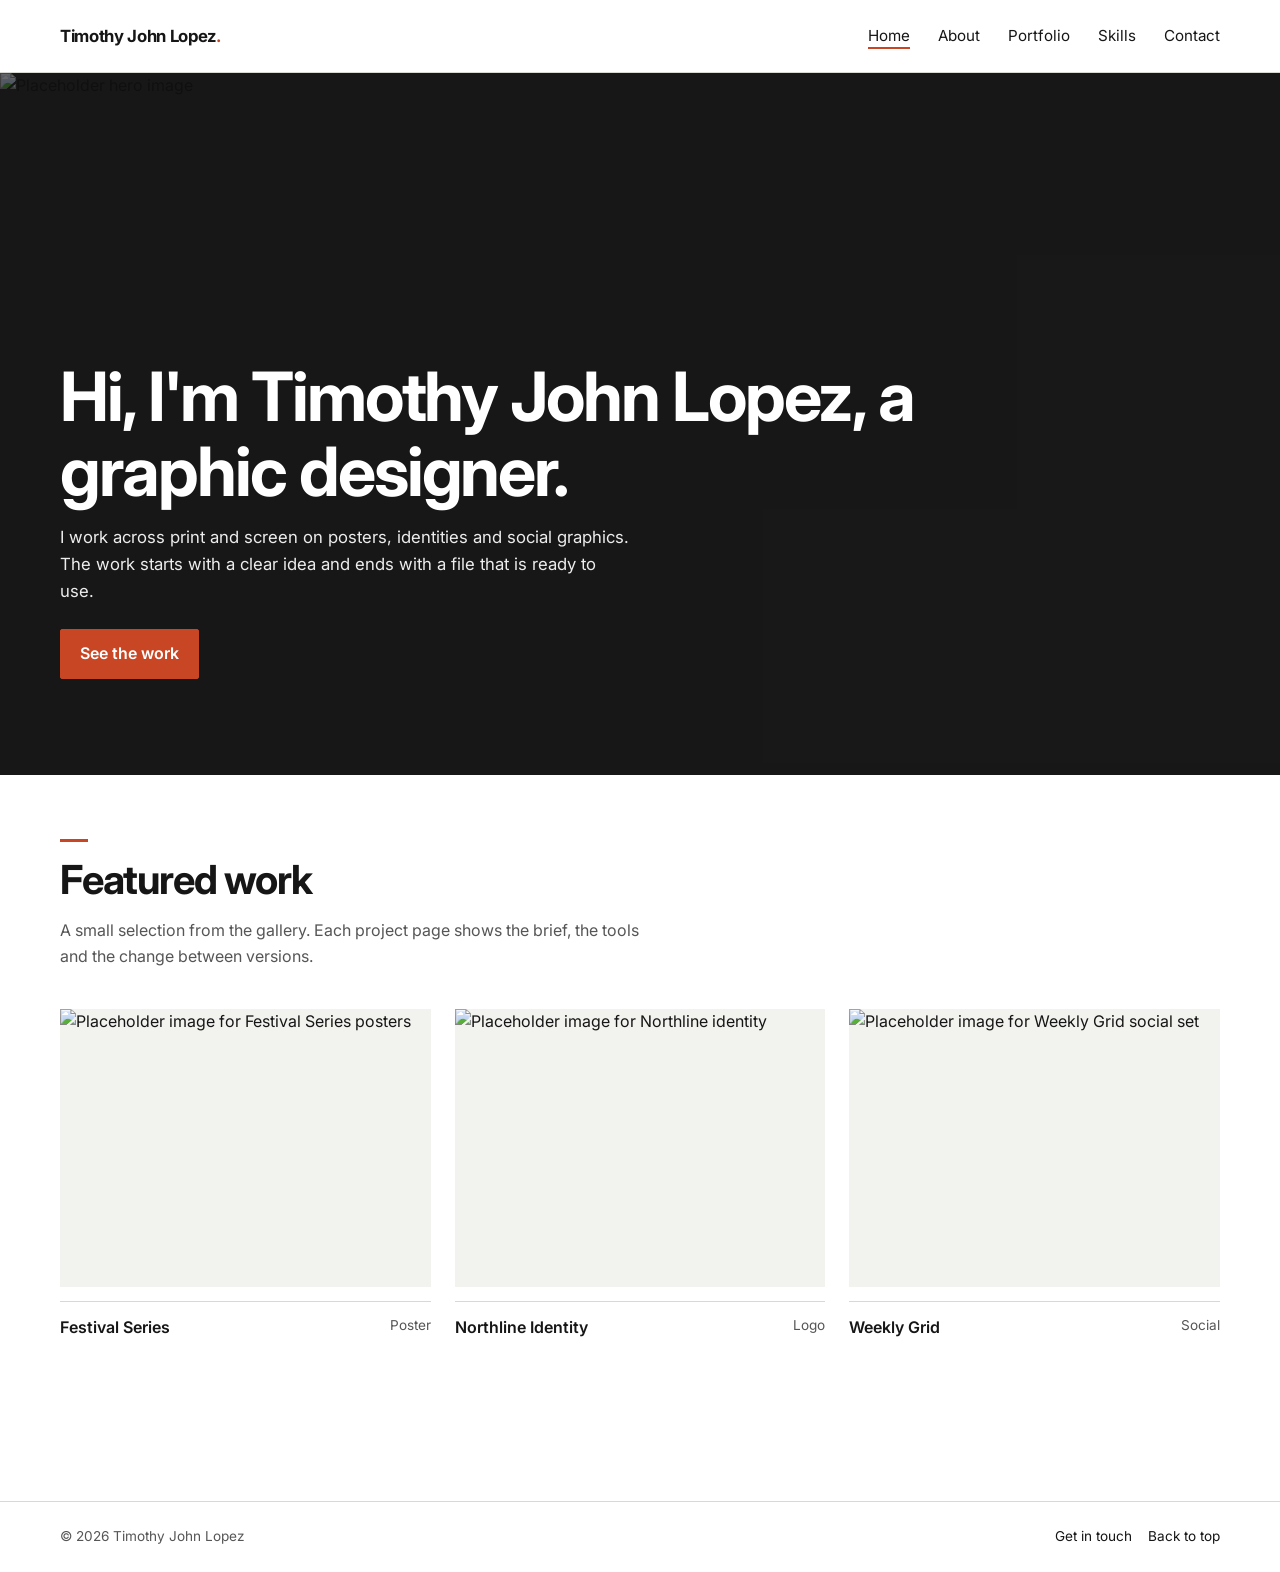
==== index.html @ f4013ae1 "Publish sample portfolio site" ====
<!doctype html>
<html lang="en">
<head>
  <meta charset="utf-8">
  <meta name="viewport" content="width=device-width, initial-scale=1">
  <title>Home | Timothy John Lopez, Graphic Designer</title>
  <meta name="description" content="Selected graphic design work: posters, identities and social graphics.">
  <link rel="preconnect" href="https://fonts.googleapis.com">
  <link rel="preconnect" href="https://fonts.gstatic.com" crossorigin>
  <link href="https://fonts.googleapis.com/css2?family=Inter:wght@400;500;600;700&display=swap" rel="stylesheet">
  <link rel="stylesheet" href="style.css">
  <script src="script.js" defer></script>
</head>
<body id="top">
  <header class="site-header">
    <div class="container nav-inner">
      <a class="logo" href="index.html">Timothy John Lopez<span class="logo-dot">.</span></a>
      <button class="nav-toggle" type="button" aria-expanded="false" aria-controls="primary-nav" aria-label="Open menu">
        <span></span><span></span>
      </button>
      <nav class="primary-nav" id="primary-nav" aria-label="Primary navigation">
        <ul>
          <li><a href="index.html" aria-current="page">Home</a></li>
          <li><a href="about.html">About</a></li>
          <li><a href="portfolio.html">Portfolio</a></li>
          <li><a href="skills.html">Skills</a></li>
          <li><a href="contact.html">Contact</a></li>
        </ul>
      </nav>
    </div>
  </header>

  <!-- Hero: image, readability scrim and tagline. -->
  <section class="hero" aria-labelledby="hero-title">
    <img class="hero__img" src="https://via.placeholder.com/1600x900/2b2b2b/e8e8e8?text=Hero+Image" alt="Placeholder hero image" data-placeholder>
    <span class="hero__scrim" aria-hidden="true"></span>
    <div class="container hero__content">
      <h1 id="hero-title">Hi, I'm Timothy John Lopez, a graphic designer.</h1>
      <p>I work across print and screen on posters, identities and social graphics. The work starts with a clear idea and ends with a file that is ready to use.</p>
      <a class="btn" href="portfolio.html">See the work</a>
    </div>
  </section>

  <!-- Featured work: three samples, each opening the same project template. -->
  <section class="section" aria-labelledby="featured-title">
    <div class="container">
      <div class="section-head">
        <span class="section-marker" aria-hidden="true"></span>
        <h2 id="featured-title">Featured work</h2>
        <p class="lede">A small selection from the gallery. Each project page shows the brief, the tools and the change between versions.</p>
      </div>
      <div class="work-grid">
        <a class="work-card" href="project.html">
          <div class="media">
            <img src="https://via.placeholder.com/800x600/e9e9e6/4a4a4a?text=Festival+Series" alt="Placeholder image for Festival Series posters" data-placeholder>
          </div>
          <div class="work-card__meta">
            <span class="work-card__title">Festival Series</span>
            <span class="work-card__cat">Poster</span>
          </div>
        </a>
        <a class="work-card" href="project.html">
          <div class="media">
            <img src="https://via.placeholder.com/800x600/e9e9e6/4a4a4a?text=Northline+Identity" alt="Placeholder image for Northline identity" data-placeholder>
          </div>
          <div class="work-card__meta">
            <span class="work-card__title">Northline Identity</span>
            <span class="work-card__cat">Logo</span>
          </div>
        </a>
        <a class="work-card" href="project.html">
          <div class="media">
            <img src="https://via.placeholder.com/800x600/e9e9e6/4a4a4a?text=Weekly+Grid" alt="Placeholder image for Weekly Grid social set" data-placeholder>
          </div>
          <div class="work-card__meta">
            <span class="work-card__title">Weekly Grid</span>
            <span class="work-card__cat">Social</span>
          </div>
        </a>
      </div>
    </div>
  </section>

  <footer class="site-footer">
    <div class="container footer-inner">
      <span>&copy; <span id="year">2026</span> Timothy John Lopez</span>
      <div class="footer-links">
        <a href="contact.html">Get in touch</a>
        <a href="#top">Back to top</a>
      </div>
    </div>
  </footer>
</body>
</html>
---- style.css ----
/*
  Design notes, written down per R-31.

  Direction: minimalist editorial portfolio, from the project brief.
  Palette: white and warm greys plus one brick accent (#c84624), sole accent by brief (R-01, R-29).
  Type: Inter with Helvetica fallback, chosen for neutral, legible screen forms (R-06).
  Accent use: section marker, current nav state, primary buttons, focus ring. Nowhere else (R-29).
  Radius: 2px on controls, 50% for the portrait and social icons, pill only on the project pager (R-11).
  Motif: short accent rule above section headings, an editorial print marker (R-20).
  Dials: ENERGY 2, RHYTHM 2, MOTION 1. Hover and focus only, no decorative loops (R-19).
  Theme: light only, specified by the brief so artwork sits on white (R-21).
  Contrast: ink #161616, muted #565656 (7.4:1 on white), accent #c84624 (4.8:1 on white) (R-25).
  Hero scrim: solid translucent black, a readability layer rather than a decorative gradient (R-01).
  Work grids are uniform on purpose: repeated work samples keep attention on the artwork (R-14).
*/

:root {
  --paper: #ffffff;
  --paper-2: #f2f2ef;
  --ink: #161616;
  --muted: #565656;
  --line: #d9d9d4;
  --accent: #c84624;
  --accent-deep: #a9381c;
  --max: 1160px;
  --s1: 0.5rem;
  --s2: 1rem;
  --s3: 1.5rem;
  --s4: 2.5rem;
  --s5: 4rem;
  --s6: 6rem;
  --radius: 2px;
}

*,
*::before,
*::after {
  box-sizing: border-box;
}

html {
  scroll-behavior: smooth;
}

body {
  margin: 0;
  background: var(--paper);
  color: var(--ink);
  font-family: "Inter", "Helvetica Neue", Helvetica, Arial, sans-serif;
  font-size: 16px;
  line-height: 1.6;
  -webkit-font-smoothing: antialiased;
}

img {
  display: block;
  max-width: 100%;
  height: auto;
}

a {
  color: inherit;
}

button,
input,
textarea {
  font: inherit;
}

[hidden] {
  display: none !important;
}

:focus-visible {
  outline: 2px solid var(--accent);
  outline-offset: 3px;
}

.container {
  width: min(100% - 2.5rem, var(--max));
  margin-inline: auto;
}

/* Header and navigation. Solid surface, no blur, so hierarchy stays flat and readable. */
.site-header {
  position: sticky;
  top: 0;
  z-index: 50;
  background: var(--paper);
  border-bottom: 1px solid var(--line);
}

.nav-inner {
  display: flex;
  align-items: center;
  justify-content: space-between;
  gap: var(--s2);
  min-height: 72px;
}

.logo {
  font-size: 1.05rem;
  font-weight: 700;
  letter-spacing: -0.02em;
  text-decoration: none;
}

.logo-dot {
  color: var(--accent);
}

.primary-nav ul {
  display: flex;
  align-items: center;
  gap: 1.75rem;
  margin: 0;
  padding: 0;
  list-style: none;
}

.primary-nav a {
  display: inline-block;
  padding-block: 0.4rem;
  font-size: 0.95rem;
  text-decoration: none;
  text-underline-offset: 6px;
}

.primary-nav a:hover,
.primary-nav a[aria-current="page"] {
  text-decoration: underline;
  text-decoration-color: var(--accent);
  text-decoration-thickness: 2px;
}

.nav-toggle {
  display: none;
  flex-direction: column;
  align-items: center;
  justify-content: center;
  gap: 5px;
  width: 44px;
  height: 44px;
  background: transparent;
  border: 1px solid var(--line);
  border-radius: var(--radius);
  cursor: pointer;
}

.nav-toggle span {
  display: block;
  width: 22px;
  height: 2px;
  background: var(--ink);
  transition: transform 0.15s ease;
}

.nav-toggle[aria-expanded="true"] span:first-child {
  transform: translateY(3.5px) rotate(45deg);
}

.nav-toggle[aria-expanded="true"] span:last-child {
  transform: translateY(-3.5px) rotate(-45deg);
}

/* Shared section furniture. */
.section {
  padding-block: var(--s5);
}

.section--tight {
  padding-block: var(--s4);
}

.section-marker {
  display: block;
  width: 28px;
  height: 3px;
  margin-bottom: var(--s2);
  background: var(--accent);
}

.section-head {
  margin-bottom: var(--s4);
}

h1,
h2,
h3,
p {
  margin-top: 0;
}

h1,
h2 {
  margin-bottom: 0;
  font-weight: 700;
  letter-spacing: -0.03em;
  line-height: 1.1;
}

.section-head h2 {
  font-size: clamp(1.75rem, 4vw, 2.5rem);
}

.page-head {
  padding-block: var(--s5) var(--s4);
}

.page-head h1 {
  font-size: clamp(2.25rem, 7vw, 4rem);
}

.lede {
  max-width: 60ch;
  margin-top: var(--s2);
  color: var(--muted);
}

.note {
  margin-top: 0.6rem;
  color: var(--muted);
  font-size: 0.8rem;
}

/* Buttons. */
.btn {
  display: inline-flex;
  align-items: center;
  justify-content: center;
  min-height: 44px;
  padding: 0.7rem 1.2rem;
  border: 1px solid var(--accent);
  border-radius: var(--radius);
  background: var(--accent);
  color: #ffffff;
  font-weight: 600;
  text-decoration: none;
  cursor: pointer;
}

.btn:hover {
  border-color: var(--accent-deep);
  background: var(--accent-deep);
}

.btn--ghost {
  border-color: var(--line);
  background: transparent;
  color: var(--ink);
}

.btn--ghost:hover {
  border-color: var(--ink);
  background: var(--paper-2);
  color: var(--ink);
}

/* Media wrappers carry the loading state before a placeholder image resolves. */
.media {
  overflow: hidden;
  background: var(--paper-2);
}

.media img {
  width: 100%;
  height: 100%;
  object-fit: cover;
}

/* Home hero. The scrim is functional: it guarantees text contrast over any image. */
.hero {
  position: relative;
  display: grid;
  align-items: end;
  min-height: min(78vh, 720px);
  overflow: hidden;
  background: #2b2b2b;
}

.hero__img,
.hero__scrim {
  position: absolute;
  inset: 0;
}

.hero__img {
  width: 100%;
  height: 100%;
  object-fit: cover;
}

.hero__scrim {
  background: rgba(12, 12, 12, 0.62);
}

.hero__content {
  position: relative;
  padding-block: var(--s6);
  color: #ffffff;
}

.hero h1 {
  max-width: 20ch;
  margin-bottom: var(--s2);
  font-size: clamp(2.25rem, 6vw, 4.25rem);
}

.hero p {
  max-width: 52ch;
  margin-bottom: var(--s3);
  color: #ededed;
  font-size: 1.05rem;
}

/* Featured work and gallery grids. */
.work-grid,
.gallery {
  display: grid;
  grid-template-columns: repeat(3, minmax(0, 1fr));
  gap: var(--s3);
}

.work-card {
  display: block;
  text-decoration: none;
}

.work-card .media {
  aspect-ratio: 4 / 3;
}

.work-card:hover .media img {
  opacity: 0.88;
}

.work-card__meta {
  display: flex;
  justify-content: space-between;
  gap: var(--s2);
  margin-top: 0.85rem;
  padding-top: 0.85rem;
  border-top: 1px solid var(--line);
}

.work-card__title {
  font-weight: 600;
}

.work-card__cat {
  color: var(--muted);
  font-size: 0.85rem;
}

.filters {
  display: flex;
  flex-wrap: wrap;
  gap: 0.5rem;
  margin-bottom: var(--s4);
}

.filter-btn {
  min-height: 44px;
  padding-inline: var(--s2);
  border: 1px solid var(--line);
  border-radius: var(--radius);
  background: transparent;
  color: var(--ink);
  font-size: 0.9rem;
  cursor: pointer;
}

.filter-btn:hover {
  border-color: var(--ink);
}

.filter-btn[aria-pressed="true"] {
  border-color: var(--ink);
  background: var(--ink);
  color: #ffffff;
}

.gallery {
  gap: var(--s4) var(--s2);
}

.gallery__item {
  margin: 0;
  min-width: 0;
}

.gallery__item a {
  display: block;
  text-decoration: none;
}

.gallery .media {
  aspect-ratio: 7 / 5;
}

.gallery__caption {
  padding-top: 0.7rem;
}

.gallery__caption strong {
  display: block;
  font-size: 0.95rem;
}

.gallery__caption span {
  color: var(--muted);
  font-size: 0.8rem;
}

.grid-empty {
  margin: 0;
  padding: var(--s4);
  border: 1px dashed var(--line);
  color: var(--muted);
  text-align: center;
}

/* About page. Left column reads as a record, right column as a statement. */
.bio {
  display: grid;
  grid-template-columns: 320px minmax(0, 1fr);
  align-items: center;
  gap: var(--s5);
}

.portrait {
  width: 320px;
  height: 320px;
  border-radius: 50%;
  object-fit: cover;
  background: var(--paper-2);
}

.two-col {
  display: grid;
  grid-template-columns: repeat(2, minmax(0, 1fr));
  gap: var(--s4);
}

.panel {
  padding: var(--s3);
  border: 1px solid var(--line);
}

.panel--tint {
  border-color: transparent;
  background: var(--paper-2);
}

.panel h2 {
  margin-bottom: var(--s2);
  font-size: 1.35rem;
}

.timeline {
  margin: 0;
  padding: 0;
  list-style: none;
}

.timeline li {
  padding-block: var(--s2);
  border-bottom: 1px solid var(--line);
}

.timeline li:first-child {
  padding-top: 0;
}

.timeline li:last-child {
  border-bottom: 0;
  padding-bottom: 0;
}

.timeline span,
.timeline small {
  display: block;
  color: var(--muted);
  font-size: 0.85rem;
}

.tag-list {
  display: flex;
  flex-wrap: wrap;
  gap: 0.5rem;
  margin: var(--s2) 0 0;
  padding: 0;
  list-style: none;
}

.tag-list li {
  padding: 0.35rem 0.7rem;
  border: 1px solid var(--line);
  border-radius: var(--radius);
  background: var(--paper);
  font-size: 0.85rem;
}

/* Project detail. */
.project-head h1 {
  font-size: clamp(2.25rem, 6vw, 3.75rem);
}

.project-main {
  aspect-ratio: 16 / 9;
}

.info-grid,
.visuals {
  display: grid;
  grid-template-columns: repeat(2, minmax(0, 1fr));
  gap: var(--s4);
}

.info-grid h2,
.visuals h2 {
  margin-bottom: var(--s2);
  font-size: 1.35rem;
}

.tool-list {
  display: flex;
  flex-wrap: wrap;
  gap: 0.5rem;
  margin: 0;
  padding: 0;
  list-style: none;
}

.tool-list li {
  padding: 0.35rem 0.7rem;
  border-radius: var(--radius);
  background: var(--paper-2);
  font-size: 0.9rem;
}

.visuals figure {
  margin: 0;
}

.visuals .media {
  aspect-ratio: 8 / 5;
}

.visuals figcaption {
  padding-top: 0.6rem;
  color: var(--muted);
  font-size: 0.85rem;
}

.pager {
  display: flex;
  align-items: stretch;
  justify-content: center;
  width: max-content;
  max-width: 100%;
  margin: var(--s5) auto 0;
  overflow: hidden;
  border: 1px solid var(--line);
  border-radius: 999px;
}

.pager a {
  display: inline-flex;
  align-items: center;
  min-height: 46px;
  padding: 0.6rem 1.4rem;
  font-size: 0.9rem;
  text-decoration: none;
}

.pager a:hover {
  background: var(--paper-2);
  color: var(--accent-deep);
}

.pager__divider {
  width: 1px;
  background: var(--line);
}

/* Skills page. */
.skill-row + .skill-row {
  margin-top: 1.1rem;
}

.skill-row__head {
  display: flex;
  justify-content: space-between;
  gap: var(--s2);
  margin-bottom: 0.4rem;
  font-size: 0.9rem;
}

.skill-row__level {
  color: var(--muted);
}

.bar {
  height: 6px;
  overflow: hidden;
  border-radius: var(--radius);
  background: var(--paper-2);
}

.bar span {
  display: block;
  height: 100%;
  border-radius: var(--radius);
  background: var(--accent);
}

.soft-list {
  margin: 0;
  padding: 0;
  list-style: none;
}

.soft-list li {
  padding-block: 0.9rem;
  border-bottom: 1px solid var(--line);
}

.soft-list li:first-child {
  padding-top: 0;
}

.soft-list li:last-child {
  border-bottom: 0;
  padding-bottom: 0;
}

.soft-list strong,
.soft-list span {
  display: block;
}

.soft-list span {
  color: var(--muted);
  font-size: 0.9rem;
}

.resume {
  margin-top: var(--s4);
  text-align: center;
}

.testimonial {
  margin-top: var(--s5);
  padding: var(--s4);
  background: var(--paper-2);
}

.testimonial h2 {
  margin-bottom: var(--s2);
  font-size: 1.35rem;
}

.testimonial__placeholder {
  padding: var(--s3);
  border: 1px dashed var(--line);
  background: var(--paper);
  color: var(--muted);
}

/* Contact page. */
.contact-layout {
  display: grid;
  grid-template-columns: 280px minmax(0, 1fr);
  align-items: start;
  gap: var(--s5);
}

.socials {
  display: flex;
  gap: 0.75rem;
  margin: var(--s2) 0 0;
  padding: 0;
  list-style: none;
}

.socials a {
  display: grid;
  place-items: center;
  width: 48px;
  height: 48px;
  border: 1px solid var(--line);
  border-radius: 50%;
}

.socials a:hover {
  border-color: var(--accent);
  color: var(--accent);
}

.socials svg {
  width: 20px;
  height: 20px;
  fill: currentColor;
}

.form-card {
  max-width: 560px;
  margin-inline: auto;
}

.field {
  margin-bottom: 1.1rem;
}

.field label {
  display: block;
  margin-bottom: 0.4rem;
  font-size: 0.9rem;
  font-weight: 600;
}

.field input,
.field textarea {
  width: 100%;
  min-height: 44px;
  padding: 0.7rem 0.8rem;
  border: 1px solid var(--line);
  border-radius: var(--radius);
  background: #ffffff;
  color: var(--ink);
}

.field textarea {
  min-height: 140px;
  resize: vertical;
}

.form-status {
  margin-top: var(--s2);
  font-size: 0.9rem;
}

/* Footer. */
.site-footer {
  margin-top: var(--s6);
  padding-block: var(--s3);
  border-top: 1px solid var(--line);
}

.footer-inner {
  display: flex;
  flex-wrap: wrap;
  align-items: center;
  justify-content: space-between;
  gap: var(--s2);
  color: var(--muted);
  font-size: 0.85rem;
}

.footer-links {
  display: flex;
  gap: var(--s2);
}

.footer-inner a {
  color: var(--ink);
  text-decoration: none;
}

.footer-inner a:hover {
  color: var(--accent);
}

@media (max-width: 980px) {
  .work-grid,
  .gallery {
    grid-template-columns: repeat(2, minmax(0, 1fr));
  }

  .bio {
    grid-template-columns: 220px minmax(0, 1fr);
    gap: var(--s4);
  }

  .portrait {
    width: 220px;
    height: 220px;
  }

  .contact-layout {
    grid-template-columns: 1fr;
    gap: var(--s4);
  }
}

@media (max-width: 760px) {
  .nav-toggle {
    display: flex;
  }

  .primary-nav {
    display: none;
    position: absolute;
    top: 100%;
    right: 0;
    left: 0;
    border-bottom: 1px solid var(--line);
    background: var(--paper);
  }

  .primary-nav.is-open {
    display: block;
  }

  .primary-nav ul {
    flex-direction: column;
    align-items: stretch;
    gap: 0;
    padding: 0.5rem 1.25rem 1rem;
  }

  .primary-nav li + li {
    border-top: 1px solid var(--line);
  }

  .primary-nav a {
    padding-block: 0.85rem;
  }
}

@media (max-width: 640px) {
  .section {
    padding-block: var(--s4);
  }

  .page-head,
  .project-head {
    padding-block: var(--s4) var(--s3);
  }

  .hero__content {
    padding-block: var(--s5);
  }

  .bio,
  .two-col,
  .info-grid,
  .visuals {
    grid-template-columns: minmax(0, 1fr);
  }

  .bio {
    justify-items: start;
  }

  .work-grid,
  .gallery {
    grid-template-columns: minmax(0, 1fr);
  }

  .pager a {
    padding-inline: 0.9rem;
  }
}

@media (prefers-reduced-motion: reduce) {
  html {
    scroll-behavior: auto;
  }

  *,
  *::before,
  *::after {
    transition-duration: 0.01ms !important;
    animation-duration: 0.01ms !important;
  }
}
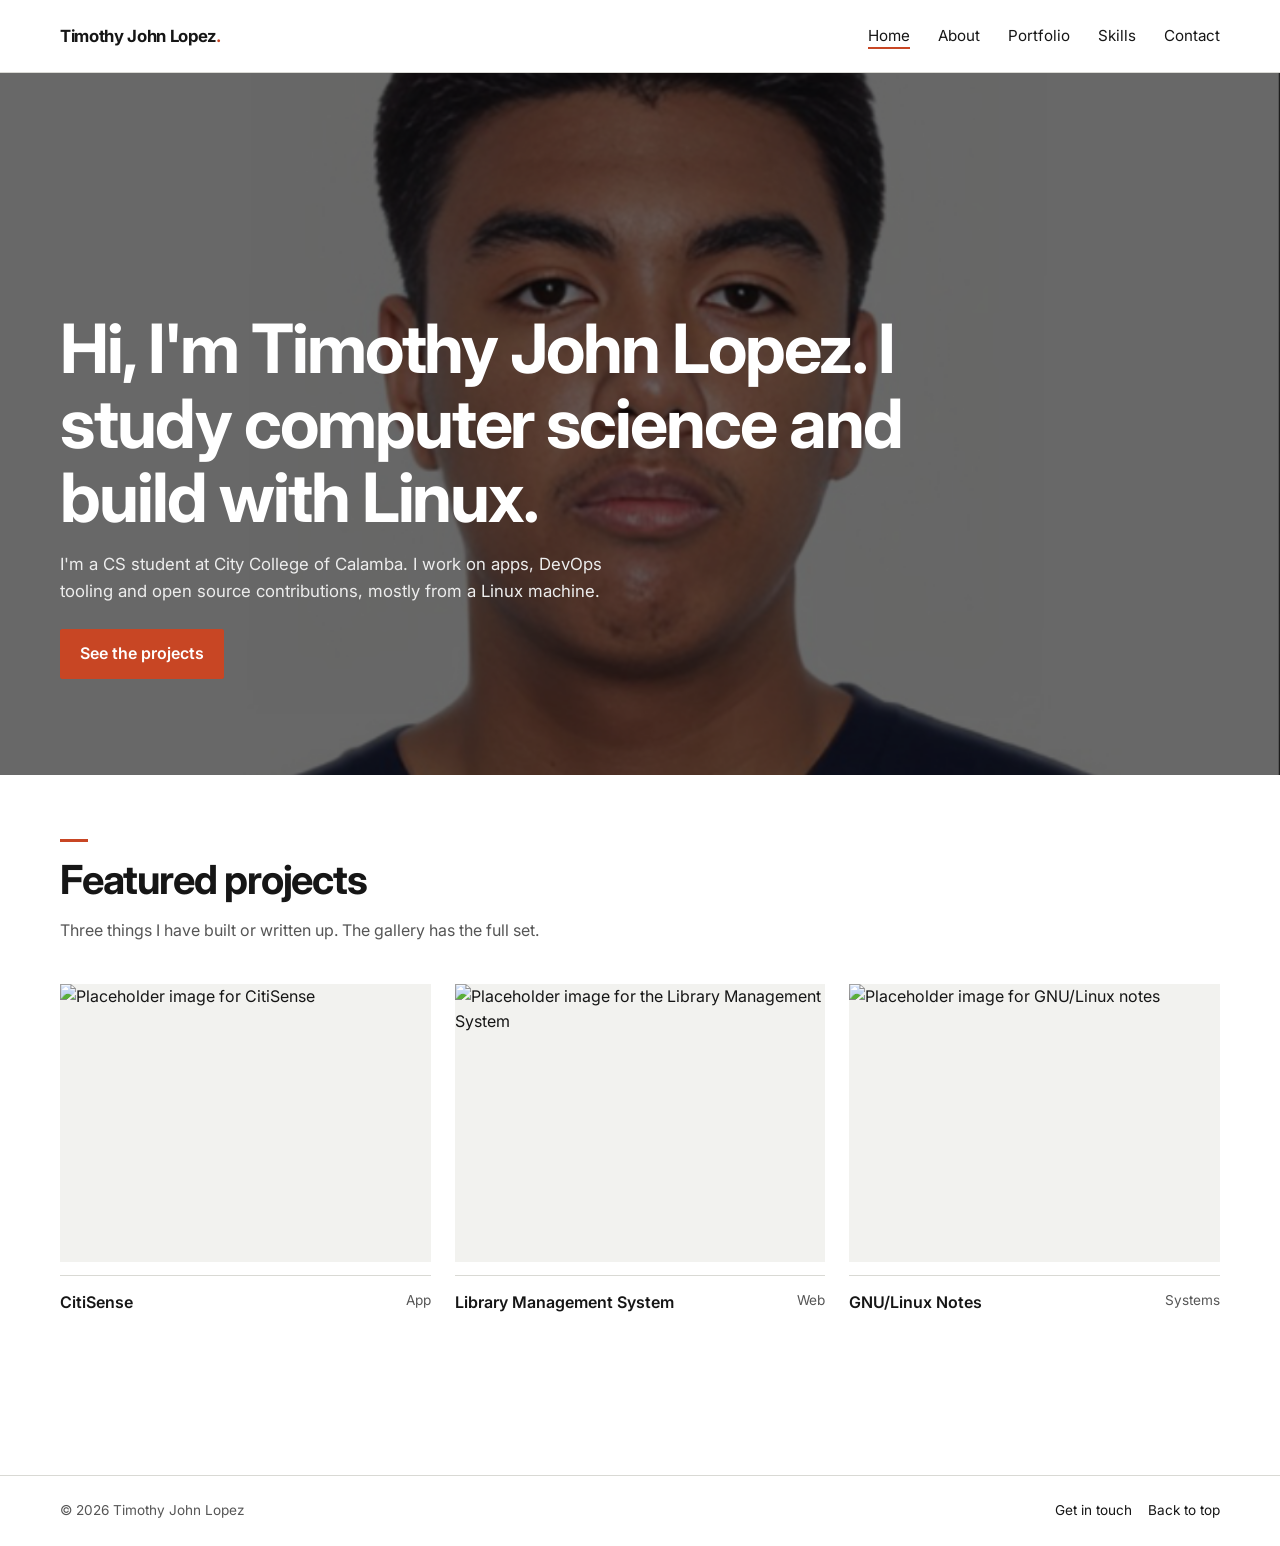
==== commit 0b784124: "Retarget site to CS and Linux profile, add user image" ====
--- a/index.html
+++ b/index.html
@@ -3,8 +3,8 @@
 <head>
   <meta charset="utf-8">
   <meta name="viewport" content="width=device-width, initial-scale=1">
-  <title>Home | Timothy John Lopez, Graphic Designer</title>
-  <meta name="description" content="Selected graphic design work: posters, identities and social graphics.">
+  <title>Home | Timothy John Lopez, Computer Science Student</title>
+  <meta name="description" content="Projects and notes from Timothy John Lopez, a computer science student working with Linux, DevOps and open source.">
   <link rel="preconnect" href="https://fonts.googleapis.com">
   <link rel="preconnect" href="https://fonts.gstatic.com" crossorigin>
   <link href="https://fonts.googleapis.com/css2?family=Inter:wght@400;500;600;700&display=swap" rel="stylesheet">
@@ -32,12 +32,12 @@
 
   <!-- Hero: image, readability scrim and tagline. -->
   <section class="hero" aria-labelledby="hero-title">
-    <img class="hero__img" src="https://via.placeholder.com/1600x900/2b2b2b/e8e8e8?text=Hero+Image" alt="Placeholder hero image" data-placeholder>
+    <img class="hero__img" src="assets/2x2Pic.png" alt="Two by two picture shared by Timothy">
     <span class="hero__scrim" aria-hidden="true"></span>
     <div class="container hero__content">
-      <h1 id="hero-title">Hi, I'm Timothy John Lopez, a graphic designer.</h1>
-      <p>I work across print and screen on posters, identities and social graphics. The work starts with a clear idea and ends with a file that is ready to use.</p>
-      <a class="btn" href="portfolio.html">See the work</a>
+      <h1 id="hero-title">Hi, I'm Timothy John Lopez. I study computer science and build with Linux.</h1>
+      <p>I'm a CS student at City College of Calamba. I work on apps, DevOps tooling and open source contributions, mostly from a Linux machine.</p>
+      <a class="btn" href="portfolio.html">See the projects</a>
     </div>
   </section>
 
@@ -46,35 +46,35 @@
     <div class="container">
       <div class="section-head">
         <span class="section-marker" aria-hidden="true"></span>
-        <h2 id="featured-title">Featured work</h2>
-        <p class="lede">A small selection from the gallery. Each project page shows the brief, the tools and the change between versions.</p>
+        <h2 id="featured-title">Featured projects</h2>
+        <p class="lede">Three things I have built or written up. The gallery has the full set.</p>
       </div>
       <div class="work-grid">
         <a class="work-card" href="project.html">
           <div class="media">
-            <img src="https://via.placeholder.com/800x600/e9e9e6/4a4a4a?text=Festival+Series" alt="Placeholder image for Festival Series posters" data-placeholder>
+            <img src="https://via.placeholder.com/800x600/e9e9e6/4a4a4a?text=CitiSense" alt="Placeholder image for CitiSense" data-placeholder>
           </div>
           <div class="work-card__meta">
-            <span class="work-card__title">Festival Series</span>
-            <span class="work-card__cat">Poster</span>
+            <span class="work-card__title">CitiSense</span>
+            <span class="work-card__cat">App</span>
           </div>
         </a>
         <a class="work-card" href="project.html">
           <div class="media">
-            <img src="https://via.placeholder.com/800x600/e9e9e6/4a4a4a?text=Northline+Identity" alt="Placeholder image for Northline identity" data-placeholder>
+            <img src="https://via.placeholder.com/800x600/e9e9e6/4a4a4a?text=Library+API" alt="Placeholder image for the Library Management System" data-placeholder>
           </div>
           <div class="work-card__meta">
-            <span class="work-card__title">Northline Identity</span>
-            <span class="work-card__cat">Logo</span>
+            <span class="work-card__title">Library Management System</span>
+            <span class="work-card__cat">Web</span>
           </div>
         </a>
         <a class="work-card" href="project.html">
           <div class="media">
-            <img src="https://via.placeholder.com/800x600/e9e9e6/4a4a4a?text=Weekly+Grid" alt="Placeholder image for Weekly Grid social set" data-placeholder>
+            <img src="https://via.placeholder.com/800x600/e9e9e6/4a4a4a?text=Linux+Notes" alt="Placeholder image for GNU/Linux notes" data-placeholder>
           </div>
           <div class="work-card__meta">
-            <span class="work-card__title">Weekly Grid</span>
-            <span class="work-card__cat">Social</span>
+            <span class="work-card__title">GNU/Linux Notes</span>
+            <span class="work-card__cat">Systems</span>
           </div>
         </a>
       </div>
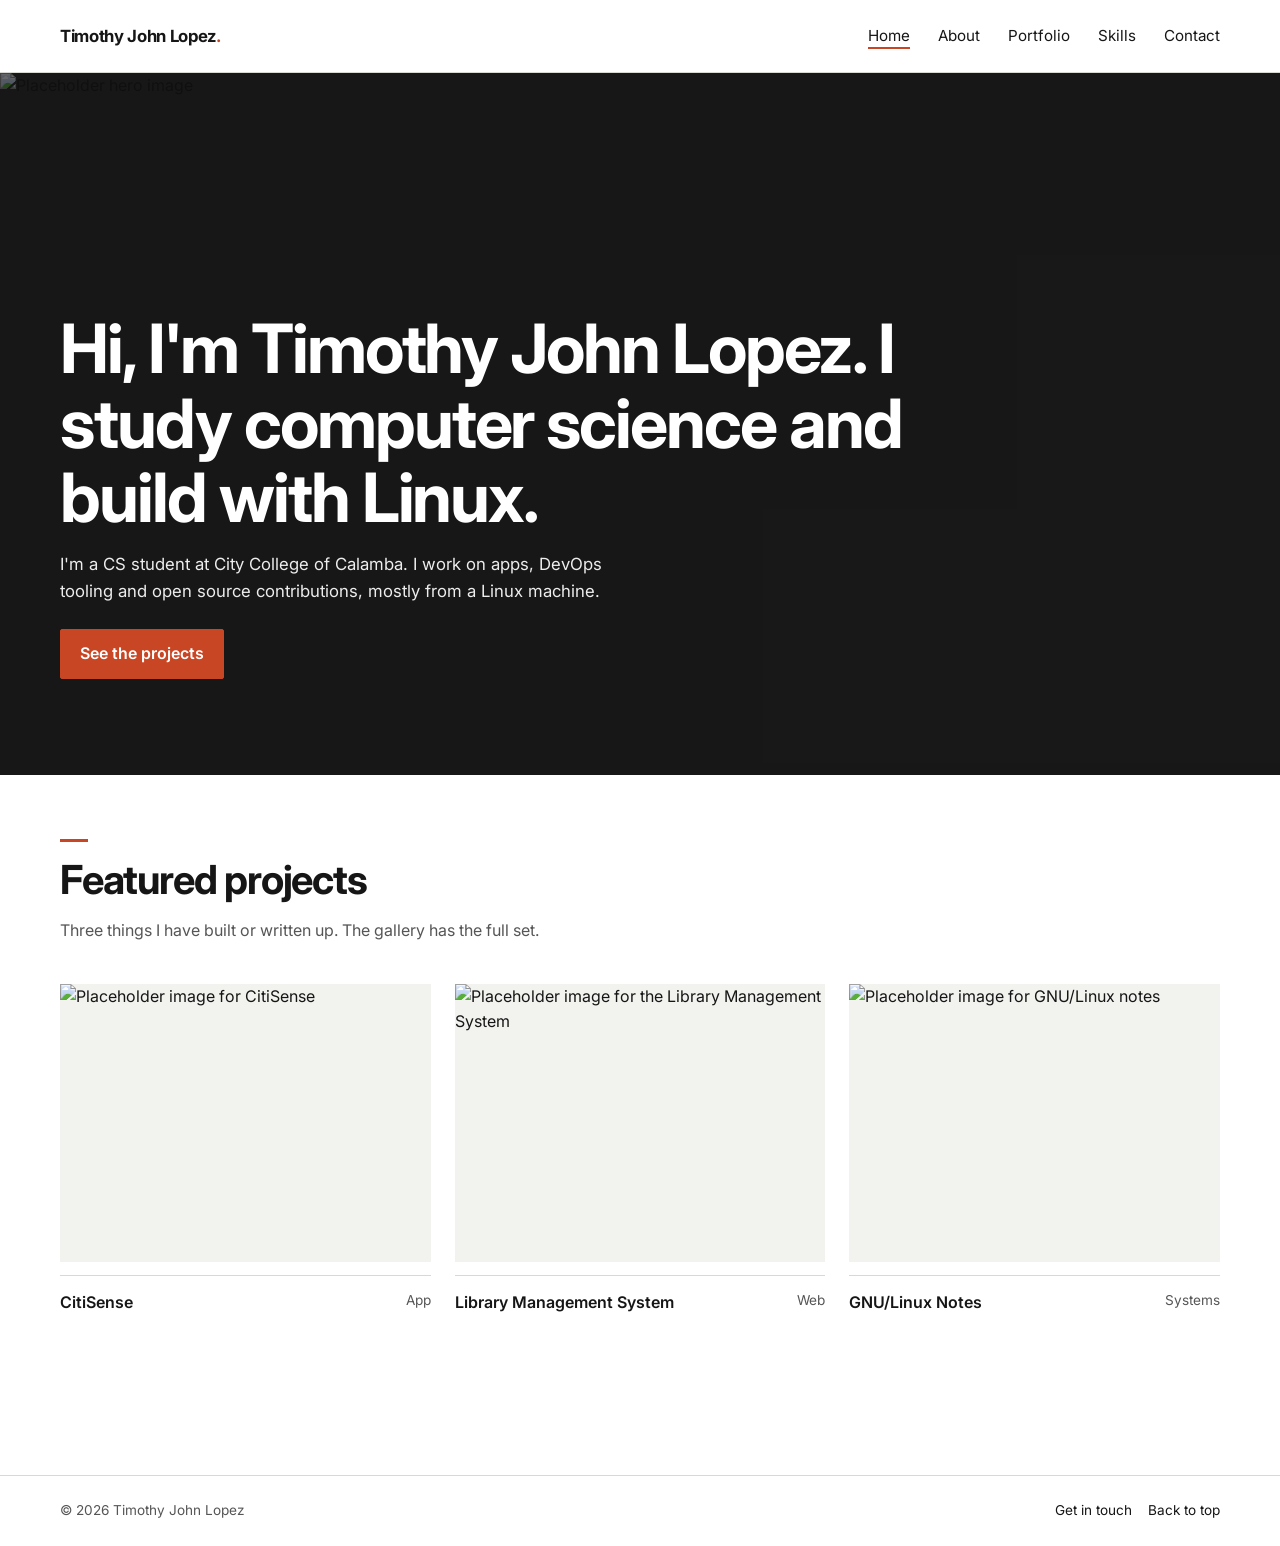
==== commit d7b30169: "Move user image from hero to About portrait" ====
--- a/index.html
+++ b/index.html
@@ -32,7 +32,7 @@
 
   <!-- Hero: image, readability scrim and tagline. -->
   <section class="hero" aria-labelledby="hero-title">
-    <img class="hero__img" src="assets/2x2Pic.png" alt="Two by two picture shared by Timothy">
+    <img class="hero__img" src="https://via.placeholder.com/1600x900/2b2b2b/e8e8e8?text=Linux+and+DevOps" alt="Placeholder hero image" data-placeholder>
     <span class="hero__scrim" aria-hidden="true"></span>
     <div class="container hero__content">
       <h1 id="hero-title">Hi, I'm Timothy John Lopez. I study computer science and build with Linux.</h1>
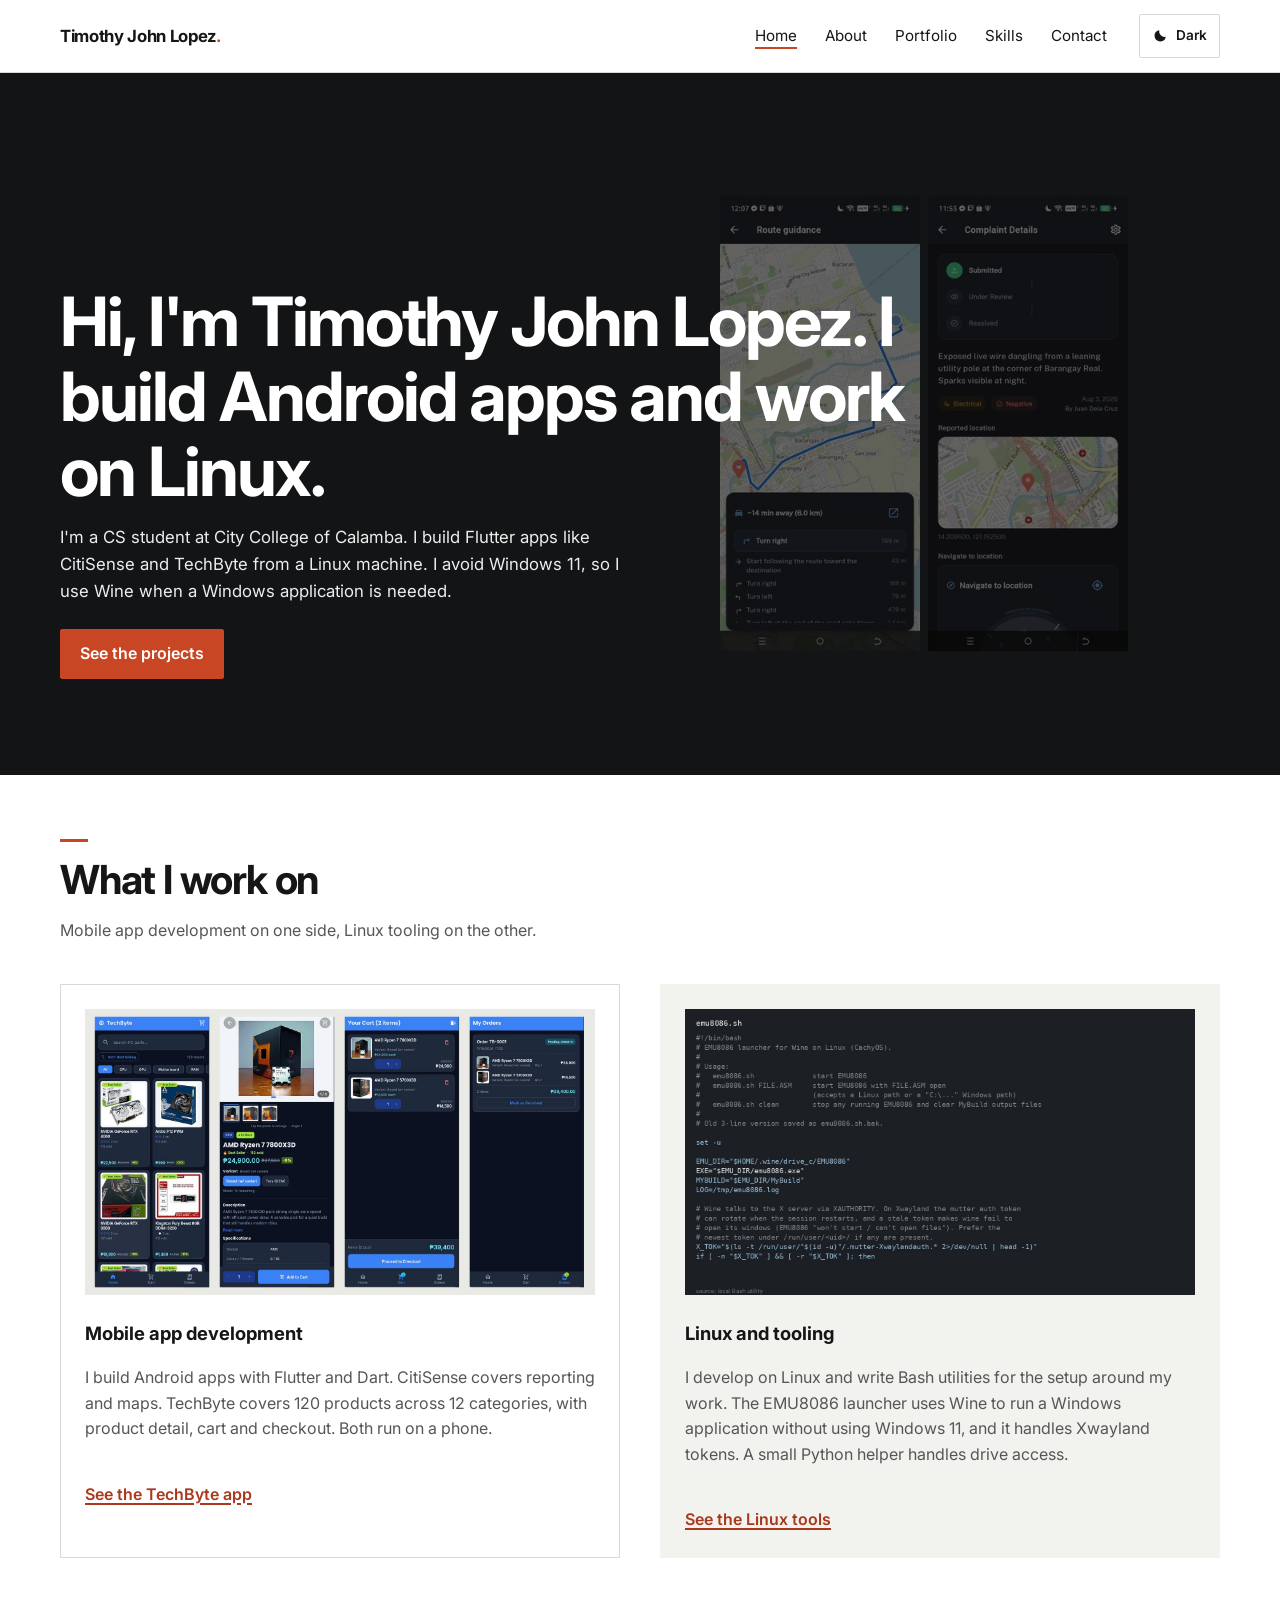
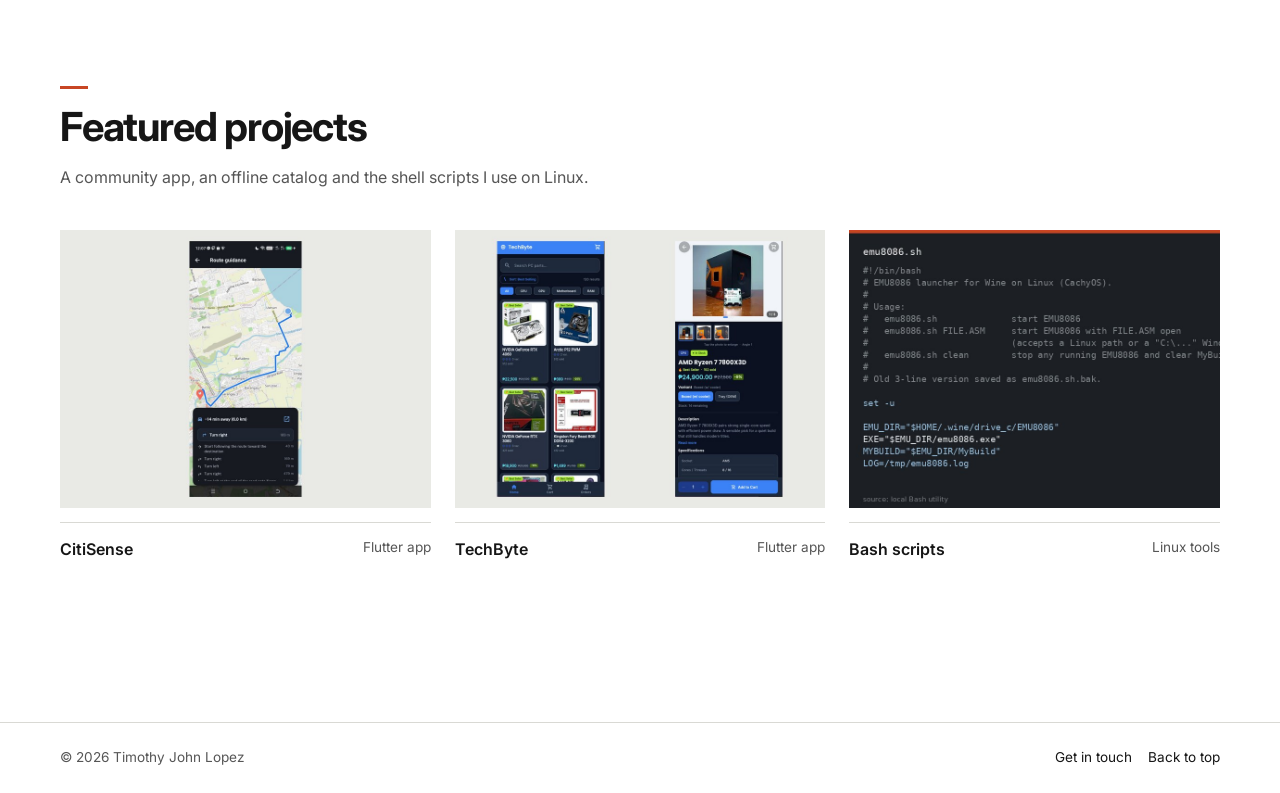
==== commit c2e8ea5f: "Rebuild portfolio around approved projects and improve usability" ====
--- a/index.html
+++ b/index.html
@@ -4,20 +4,25 @@
   <meta charset="utf-8">
   <meta name="viewport" content="width=device-width, initial-scale=1">
   <title>Home | Timothy John Lopez, Computer Science Student</title>
-  <meta name="description" content="Projects and notes from Timothy John Lopez, a computer science student working with Linux, DevOps and open source.">
+  <meta name="description" content="Timothy John Lopez builds Android apps with Flutter and works on Linux. See CitiSense, TechByte and shell tooling.">
   <link rel="preconnect" href="https://fonts.googleapis.com">
   <link rel="preconnect" href="https://fonts.gstatic.com" crossorigin>
   <link href="https://fonts.googleapis.com/css2?family=Inter:wght@400;500;600;700&display=swap" rel="stylesheet">
   <link rel="stylesheet" href="style.css">
+  <script>
+    try {
+      if (localStorage.getItem("portfolio-theme") === "dark") {
+        document.documentElement.dataset.theme = "dark";
+      }
+    } catch (error) {}
+  </script>
   <script src="script.js" defer></script>
 </head>
 <body id="top">
+  <a class="skip-link" href="#main">Skip to content</a>
   <header class="site-header">
     <div class="container nav-inner">
       <a class="logo" href="index.html">Timothy John Lopez<span class="logo-dot">.</span></a>
-      <button class="nav-toggle" type="button" aria-expanded="false" aria-controls="primary-nav" aria-label="Open menu">
-        <span></span><span></span>
-      </button>
       <nav class="primary-nav" id="primary-nav" aria-label="Primary navigation">
         <ul>
           <li><a href="index.html" aria-current="page">Home</a></li>
@@ -27,59 +32,99 @@
           <li><a href="contact.html">Contact</a></li>
         </ul>
       </nav>
+      <button class="theme-toggle" id="theme-toggle" type="button" aria-pressed="false" aria-label="Switch to dark theme" title="Switch to dark theme">
+        <svg class="theme-toggle__moon" viewBox="0 0 24 24" aria-hidden="true"><path d="M20.7 13.2A8.5 8.5 0 0 1 10.8 3.3a8.5 8.5 0 1 0 9.9 9.9z"/></svg>
+        <svg class="theme-toggle__sun" viewBox="0 0 24 24" aria-hidden="true"><circle cx="12" cy="12" r="4"/><path d="M12 2v2M12 20v2M4.9 4.9l1.4 1.4M17.7 17.7l1.4 1.4M2 12h2M20 12h2M4.9 19.1l1.4-1.4M17.7 6.3l1.4-1.4"/></svg>
+        <span class="theme-toggle__label">Dark</span>
+      </button>
+      <button class="nav-toggle" type="button" aria-expanded="false" aria-controls="primary-nav" aria-label="Open menu">
+        <span></span><span></span>
+      </button>
     </div>
   </header>
 
-  <!-- Hero: image, readability scrim and tagline. -->
+  <!-- Hero: a real CitiSense device photo, with a scrim for text contrast. -->
+  <main id="main">
   <section class="hero" aria-labelledby="hero-title">
-    <img class="hero__img" src="https://via.placeholder.com/1600x900/2b2b2b/e8e8e8?text=Linux+and+DevOps" alt="Placeholder hero image" data-placeholder>
+    <img class="hero__img" src="assets/hero-citisense.jpg" alt="CitiSense running on two devices">
     <span class="hero__scrim" aria-hidden="true"></span>
     <div class="container hero__content">
-      <h1 id="hero-title">Hi, I'm Timothy John Lopez. I study computer science and build with Linux.</h1>
-      <p>I'm a CS student at City College of Calamba. I work on apps, DevOps tooling and open source contributions, mostly from a Linux machine.</p>
+      <h1 id="hero-title">Hi, I'm Timothy John Lopez. I build Android apps and work on Linux.</h1>
+      <p>I'm a CS student at City College of Calamba. I build Flutter apps like CitiSense and TechByte from a Linux machine. I avoid Windows 11, so I use Wine when a Windows application is needed.</p>
       <a class="btn" href="portfolio.html">See the projects</a>
     </div>
   </section>
 
-  <!-- Featured work: three samples, each opening the same project template. -->
+  <!-- Two equal tracks make both sides of the work visible before the gallery. -->
+  <section class="section" aria-labelledby="focus-title">
+    <div class="container">
+      <div class="section-head">
+        <span class="section-marker" aria-hidden="true"></span>
+        <h2 id="focus-title">What I work on</h2>
+        <p class="lede">Mobile app development on one side, Linux tooling on the other.</p>
+      </div>
+      <div class="two-col">
+        <article class="panel focus">
+          <div class="media focus__media">
+            <img src="assets/techbyte-focus.jpg" alt="Four TechByte screens captured on a phone">
+          </div>
+          <h3>Mobile app development</h3>
+          <p>I build Android apps with Flutter and Dart. CitiSense covers reporting and maps. TechByte covers 120 products across 12 categories, with product detail, cart and checkout. Both run on a phone.</p>
+          <a href="project.html?project=techbyte">See the TechByte app</a>
+        </article>
+        <article class="panel panel--tint focus">
+          <div class="media focus__media">
+            <img src="assets/bash-main.jpg" alt="Source code of the emu8086.sh Bash launcher">
+          </div>
+          <h3>Linux and tooling</h3>
+          <p>I develop on Linux and write Bash utilities for the setup around my work. The EMU8086 launcher uses Wine to run a Windows application without using Windows 11, and it handles Xwayland tokens. A small Python helper handles drive access.</p>
+          <a href="project.html?project=bash">See the Linux tools</a>
+        </article>
+      </div>
+    </div>
+  </section>
+
+  <!-- Featured work: all three projects, each with its own detail view. -->
   <section class="section" aria-labelledby="featured-title">
     <div class="container">
       <div class="section-head">
         <span class="section-marker" aria-hidden="true"></span>
         <h2 id="featured-title">Featured projects</h2>
-        <p class="lede">Three things I have built or written up. The gallery has the full set.</p>
+        <p class="lede">A community app, an offline catalog and the shell scripts I use on Linux.</p>
       </div>
       <div class="work-grid">
-        <a class="work-card" href="project.html">
+        <a class="work-card" href="project.html?project=citisense">
           <div class="media">
-            <img src="https://via.placeholder.com/800x600/e9e9e6/4a4a4a?text=CitiSense" alt="Placeholder image for CitiSense" data-placeholder>
+            <img src="assets/citisense-route.jpg" alt="CitiSense route view on a phone">
           </div>
           <div class="work-card__meta">
             <span class="work-card__title">CitiSense</span>
-            <span class="work-card__cat">App</span>
+            <span class="work-card__cat">Flutter app</span>
           </div>
         </a>
-        <a class="work-card" href="project.html">
+        <a class="work-card" href="project.html?project=techbyte">
           <div class="media">
-            <img src="https://via.placeholder.com/800x600/e9e9e6/4a4a4a?text=Library+API" alt="Placeholder image for the Library Management System" data-placeholder>
+            <img src="assets/techbyte-catalog.jpg" alt="TechByte home and product screens on a phone">
           </div>
           <div class="work-card__meta">
-            <span class="work-card__title">Library Management System</span>
-            <span class="work-card__cat">Web</span>
+            <span class="work-card__title">TechByte</span>
+            <span class="work-card__cat">Flutter app</span>
           </div>
         </a>
-        <a class="work-card" href="project.html">
+        <a class="work-card" href="project.html?project=bash">
           <div class="media">
-            <img src="https://via.placeholder.com/800x600/e9e9e6/4a4a4a?text=Linux+Notes" alt="Placeholder image for GNU/Linux notes" data-placeholder>
+            <img src="assets/bash-scripts.jpg" alt="Source code of the emu8086 Bash launcher">
           </div>
           <div class="work-card__meta">
-            <span class="work-card__title">GNU/Linux Notes</span>
-            <span class="work-card__cat">Systems</span>
+            <span class="work-card__title">Bash scripts</span>
+            <span class="work-card__cat">Linux tools</span>
           </div>
         </a>
       </div>
     </div>
   </section>
+
+  </main>
 
   <footer class="site-footer">
     <div class="container footer-inner">
--- a/style.css
+++ b/style.css
@@ -4,12 +4,12 @@
   Direction: minimalist editorial portfolio, from the project brief.
   Palette: white and warm greys plus one brick accent (#c84624), sole accent by brief (R-01, R-29).
   Type: Inter with Helvetica fallback, chosen for neutral, legible screen forms (R-06).
-  Accent use: section marker, current nav state, primary buttons, focus ring. Nowhere else (R-29).
+  Accent use: section marker, current nav state, primary buttons, focus ring and inline links (R-29).
   Radius: 2px on controls, 50% for the portrait and social icons, pill only on the project pager (R-11).
   Motif: short accent rule above section headings, an editorial print marker (R-20).
   Dials: ENERGY 2, RHYTHM 2, MOTION 1. Hover and focus only, no decorative loops (R-19).
-  Theme: light only, specified by the brief so artwork sits on white (R-21).
-  Contrast: ink #161616, muted #565656 (7.4:1 on white), accent #c84624 (4.8:1 on white) (R-25).
+  Theme: light default with a dark option saved in local storage, both tuned for the same accent (R-21).
+  Contrast: light uses ink #161616, muted #565656 and accent #c84624. Dark uses ink #f2f2ef, muted #b9b9b4 and accent #ef7a58 (R-25).
   Hero scrim: solid translucent black, a readability layer rather than a decorative gradient (R-01).
   Work grids are uniform on purpose: repeated work samples keep attention on the artwork (R-14).
 */
@@ -22,6 +22,10 @@
   --line: #d9d9d4;
   --accent: #c84624;
   --accent-deep: #a9381c;
+  --link: #a9381c;
+  --on-accent: #ffffff;
+  --on-ink: #ffffff;
+  color-scheme: light;
   --max: 1160px;
   --s1: 0.5rem;
   --s2: 1rem;
@@ -32,6 +36,20 @@
   --radius: 2px;
 }
 
+html[data-theme="dark"] {
+  --paper: #121212;
+  --paper-2: #1c1c1a;
+  --ink: #f2f2ef;
+  --muted: #b9b9b4;
+  --line: #383837;
+  --accent: #ef7a58;
+  --accent-deep: #ff9d80;
+  --link: #ff9d80;
+  --on-accent: #1a100d;
+  --on-ink: #121212;
+  color-scheme: dark;
+}
+
 *,
 *::before,
 *::after {
@@ -77,6 +95,27 @@
   outline-offset: 3px;
 }
 
+.skip-link {
+  position: absolute;
+  top: -100px;
+  left: var(--s2);
+  z-index: 100;
+  padding: 0.6rem 0.9rem;
+  background: var(--ink);
+  color: var(--on-ink);
+  font-size: 0.9rem;
+  font-weight: 600;
+  text-decoration: none;
+}
+
+.skip-link:focus {
+  top: var(--s2);
+}
+
+main {
+  scroll-margin-top: 88px;
+}
+
 .container {
   width: min(100% - 2.5rem, var(--max));
   margin-inline: auto;
@@ -94,12 +133,12 @@
 .nav-inner {
   display: flex;
   align-items: center;
-  justify-content: space-between;
   gap: var(--s2);
   min-height: 72px;
 }
 
 .logo {
+  margin-right: auto;
   font-size: 1.05rem;
   font-weight: 700;
   letter-spacing: -0.02em;
@@ -108,6 +147,11 @@
 
 .logo-dot {
   color: var(--accent);
+}
+
+.primary-nav {
+  order: 2;
+  margin-right: var(--s2);
 }
 
 .primary-nav ul {
@@ -134,7 +178,52 @@
   text-decoration-thickness: 2px;
 }
 
+.theme-toggle {
+  order: 3;
+  display: inline-flex;
+  align-items: center;
+  justify-content: center;
+  gap: 0.5rem;
+  min-height: 44px;
+  padding: 0 0.75rem;
+  border: 1px solid var(--line);
+  border-radius: var(--radius);
+  background: transparent;
+  color: var(--ink);
+  font-size: 0.85rem;
+  font-weight: 600;
+  cursor: pointer;
+}
+
+.theme-toggle:hover {
+  border-color: var(--ink);
+  background: var(--paper-2);
+}
+
+.theme-toggle svg {
+  width: 16px;
+  height: 16px;
+  fill: currentColor;
+}
+
+.theme-toggle__sun {
+  display: none;
+  fill: none;
+  stroke: currentColor;
+  stroke-width: 2;
+  stroke-linecap: round;
+}
+
+html[data-theme="dark"] .theme-toggle__moon {
+  display: none;
+}
+
+html[data-theme="dark"] .theme-toggle__sun {
+  display: block;
+}
+
 .nav-toggle {
+  order: 4;
   display: none;
   flex-direction: column;
   align-items: center;
@@ -234,7 +323,7 @@
   border: 1px solid var(--accent);
   border-radius: var(--radius);
   background: var(--accent);
-  color: #ffffff;
+  color: var(--on-accent);
   font-weight: 600;
   text-decoration: none;
   cursor: pointer;
@@ -257,7 +346,7 @@
   color: var(--ink);
 }
 
-/* Media wrappers carry the loading state before a placeholder image resolves. */
+/* Media wrappers hold the aspect ratio while an image loads. */
 .media {
   overflow: hidden;
   background: var(--paper-2);
@@ -378,7 +467,7 @@
 .filter-btn[aria-pressed="true"] {
   border-color: var(--ink);
   background: var(--ink);
-  color: #ffffff;
+  color: var(--on-ink);
 }
 
 .gallery {
@@ -458,6 +547,35 @@
   font-size: 1.35rem;
 }
 
+.panel h3 {
+  margin: var(--s3) 0 var(--s2);
+  font-size: 1rem;
+}
+
+.focus__media {
+  aspect-ratio: 16 / 9;
+  margin-bottom: var(--s3);
+}
+
+.focus h3 {
+  margin-top: 0;
+  font-size: 1.15rem;
+}
+
+.focus p {
+  color: var(--muted);
+}
+
+.focus a {
+  display: inline-block;
+  margin-top: var(--s3);
+  color: var(--link);
+  font-weight: 600;
+  text-decoration: underline;
+  text-decoration-thickness: 2px;
+  text-underline-offset: 3px;
+}
+
 .timeline {
   margin: 0;
   padding: 0;
@@ -483,6 +601,62 @@
   display: block;
   color: var(--muted);
   font-size: 0.85rem;
+}
+
+.text-link {
+  padding: 0.05rem 0.1rem;
+  border-radius: var(--radius);
+  color: var(--link);
+  font-weight: 600;
+  text-decoration: underline;
+  text-decoration-thickness: 2px;
+  text-underline-offset: 3px;
+}
+
+.text-link:hover,
+.text-link:focus-visible {
+  background: var(--paper-2);
+  color: var(--accent-deep);
+}
+
+.timeline a {
+  color: var(--link);
+  font-weight: 600;
+  text-decoration: underline;
+  text-decoration-thickness: 2px;
+  text-underline-offset: 3px;
+}
+
+.timeline a:hover,
+.timeline a:focus-visible {
+  background: var(--paper-2);
+  color: var(--accent-deep);
+}
+
+.credential__kind {
+  display: block;
+  color: var(--muted);
+  font-size: 0.8rem;
+  letter-spacing: 0.04em;
+  text-transform: uppercase;
+}
+
+.credential__name {
+  display: block;
+  margin-top: 0.15rem;
+  font-size: 1.05rem;
+}
+
+.credential__meta {
+  color: var(--muted);
+  font-size: 0.9rem;
+}
+
+.credential__links {
+  display: flex;
+  flex-wrap: wrap;
+  gap: 0.5rem 1rem;
+  margin-top: 0.6rem;
 }
 
 .tag-list {
@@ -577,12 +751,60 @@
 
 .pager a:hover {
   background: var(--paper-2);
-  color: var(--accent-deep);
+  color: var(--link);
 }
 
 .pager__divider {
   width: 1px;
   background: var(--line);
+}
+
+.table-scroll {
+  overflow-x: auto;
+  border: 1px solid var(--line);
+}
+
+.table-scroll table {
+  width: 100%;
+  border-collapse: collapse;
+  font-size: 0.9rem;
+}
+
+.table-scroll caption {
+  padding: 0.8rem 1rem;
+  border-bottom: 1px solid var(--line);
+  color: var(--muted);
+  text-align: left;
+}
+
+.table-scroll th,
+.table-scroll td {
+  padding: 0.65rem 1rem;
+  border-bottom: 1px solid var(--line);
+  text-align: left;
+  white-space: nowrap;
+}
+
+.table-scroll thead th {
+  background: var(--paper-2);
+  font-size: 0.8rem;
+  letter-spacing: 0.02em;
+  text-transform: uppercase;
+}
+
+.table-scroll tbody th {
+  font-weight: 600;
+}
+
+.table-scroll td {
+  font-variant-numeric: tabular-nums;
+}
+
+.table-scroll tfoot th,
+.table-scroll tfoot td {
+  border-bottom: 0;
+  background: var(--paper-2);
+  font-weight: 700;
 }
 
 /* Skills page. */
@@ -644,29 +866,6 @@
 .soft-list span {
   color: var(--muted);
   font-size: 0.9rem;
-}
-
-.resume {
-  margin-top: var(--s4);
-  text-align: center;
-}
-
-.testimonial {
-  margin-top: var(--s5);
-  padding: var(--s4);
-  background: var(--paper-2);
-}
-
-.testimonial h2 {
-  margin-bottom: var(--s2);
-  font-size: 1.35rem;
-}
-
-.testimonial__placeholder {
-  padding: var(--s3);
-  border: 1px dashed var(--line);
-  background: var(--paper);
-  color: var(--muted);
 }
 
 /* Contact page. */
@@ -695,8 +894,8 @@
 }
 
 .socials a:hover {
-  border-color: var(--accent);
-  color: var(--accent);
+  border-color: var(--link);
+  color: var(--link);
 }
 
 .socials svg {
@@ -728,7 +927,7 @@
   padding: 0.7rem 0.8rem;
   border: 1px solid var(--line);
   border-radius: var(--radius);
-  background: #ffffff;
+  background: var(--paper);
   color: var(--ink);
 }
 
@@ -770,7 +969,7 @@
 }
 
 .footer-inner a:hover {
-  color: var(--accent);
+  color: var(--link);
 }
 
 @media (max-width: 980px) {
@@ -863,6 +1062,25 @@
   .pager a {
     padding-inline: 0.9rem;
   }
+
+  .theme-toggle {
+    width: 44px;
+    padding: 0;
+  }
+
+  .theme-toggle__label {
+    position: absolute;
+    width: 1px;
+    height: 1px;
+    overflow: hidden;
+    clip-path: inset(50%);
+    white-space: nowrap;
+  }
+
+  .table-scroll th,
+  .table-scroll td {
+    padding-inline: 0.7rem;
+  }
 }
 
 @media (prefers-reduced-motion: reduce) {
